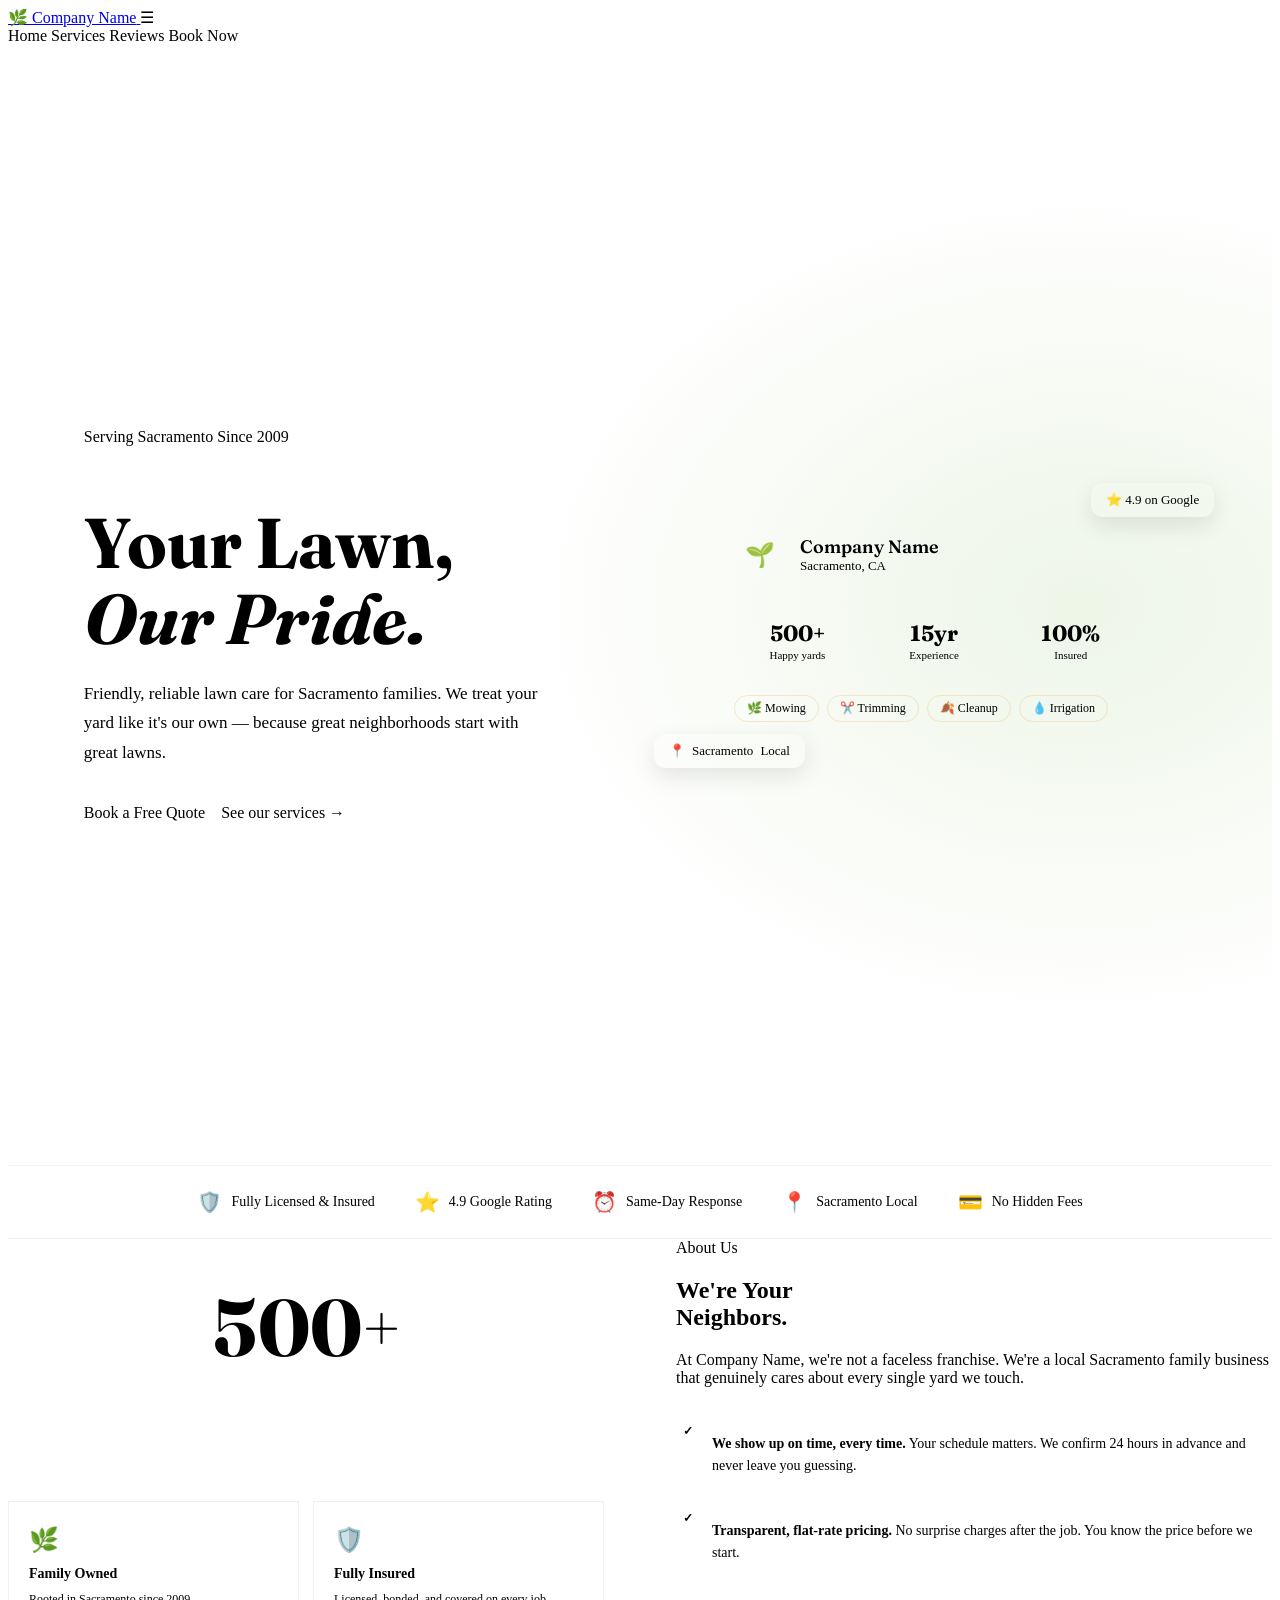
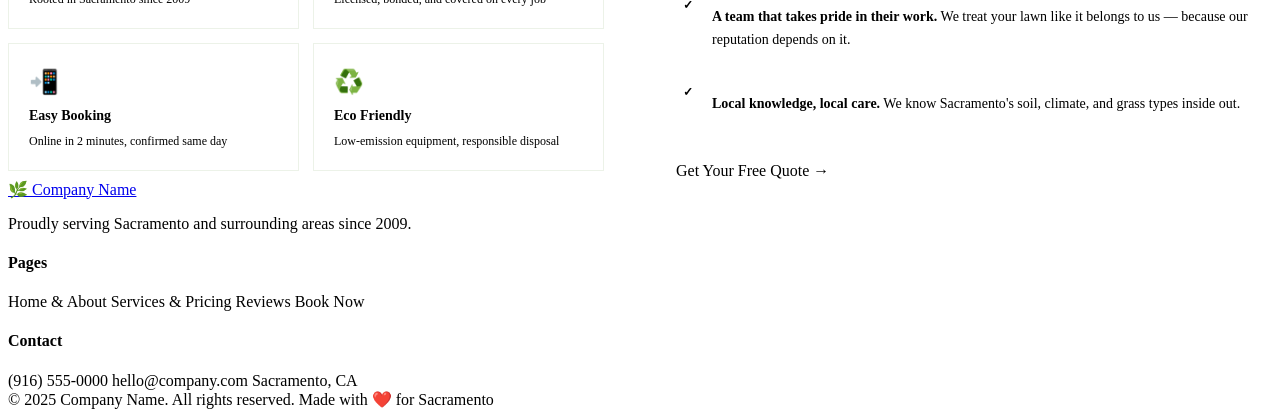
==== src/main/resources/templates/index.html @ 2bfe9666 "completeed" ====
<!DOCTYPE html>
<html lang="en" xmlns:th="http://www.thymeleaf.org">
<head>
  <meta charset="UTF-8"/>
  <meta name="viewport" content="width=device-width, initial-scale=1.0"/>
  <title th:text="${company.name} + ' – Lawn Care in ' + ${company.city}">Company Name – Lawn Care</title>
  <link rel="preconnect" href="https://fonts.googleapis.com"/>
  <link rel="preconnect" href="https://fonts.gstatic.com" crossorigin/>
  <link href="https://fonts.googleapis.com/css2?family=Fraunces:ital,wght@0,400;0,600;0,700;1,400&family=DM+Sans:wght@400;500&display=swap" rel="stylesheet"/>
  <link rel="stylesheet" th:href="@{/style.css}"/>
  <style>
    /* ── HERO ── */
    .hero {
      min-height: 100vh;
      padding: 130px 6% 90px;
      display: grid;
      grid-template-columns: 1fr 1fr;
      gap: 64px; align-items: center;
      position: relative; overflow: hidden;
    }
    .hero::before {
      content: '';
      position: absolute; inset: 0;
      background: radial-gradient(ellipse 65% 55% at 85% 50%, rgba(122,182,72,0.13) 0%, transparent 68%);
      pointer-events: none;
    }
    .hero h1 {
      font-family: 'Fraunces', serif;
      font-size: clamp(44px, 5.5vw, 72px);
      font-weight: 700; line-height: 1.08;
      color: var(--green-deep); margin-bottom: 22px;
    }
    .hero h1 em { font-style: italic; color: var(--green-mid); }
    .hero p { font-size: 17px; line-height: 1.75; color: var(--text-mid); max-width: 460px; margin-bottom: 36px; }
    .hero-actions { display: flex; gap: 16px; flex-wrap: wrap; align-items: center; }

    /* Hero card */
    .hero-visual { display: flex; justify-content: center; align-items: center; position: relative; }
    .hero-card {
      background: var(--white);
      border-radius: 24px; padding: 32px;
      box-shadow: var(--shadow-lg);
      width: 100%; max-width: 400px; position: relative;
    }
    .hero-card-header { display: flex; align-items: center; gap: 14px; margin-bottom: 24px; }
    .hero-avatar {
      width: 52px; height: 52px; border-radius: 50%;
      background: var(--green-pale);
      display: flex; align-items: center; justify-content: center; font-size: 24px;
    }
    .hero-card-name { font-family: 'Fraunces', serif; font-size: 18px; font-weight: 600; color: var(--green-deep); }
    .hero-card-sub { font-size: 13px; color: var(--text-soft); }
    .hero-stats { display: grid; grid-template-columns: 1fr 1fr 1fr; gap: 10px; margin-bottom: 20px; }
    .stat-box { background: var(--green-pale); border-radius: var(--radius-sm); padding: 14px 8px; text-align: center; }
    .stat-num { font-family: 'Fraunces', serif; font-size: 22px; font-weight: 700; color: var(--green-deep); }
    .stat-label { font-size: 11px; color: var(--text-soft); margin-top: 2px; }
    .hero-pills { display: flex; flex-wrap: wrap; gap: 8px; }
    .service-pill {
      background: var(--amber-light); color: var(--brown);
      font-size: 12px; font-weight: 500;
      padding: 5px 12px; border-radius: 100px;
      border: 1px solid rgba(232,146,10,0.2);
    }
    .floating-tag {
      position: absolute;
      background: var(--white); border-radius: 12px;
      padding: 9px 15px; font-size: 13px; font-weight: 500;
      box-shadow: 0 8px 24px rgba(0,0,0,0.1);
      display: flex; align-items: center; gap: 7px;
    }
    .floating-tag.top { top: -14px; right: -18px; color: var(--green-deep); }
    .floating-tag.bottom { bottom: -14px; left: -18px; color: var(--brown); }

    /* ── TRUST BAR ── */
    .trust-bar {
      background: var(--white);
      border-top: 1px solid rgba(74,124,36,0.08);
      border-bottom: 1px solid rgba(74,124,36,0.08);
      padding: 24px 6%;
      display: flex; gap: 40px; align-items: center; justify-content: center; flex-wrap: wrap;
    }
    .trust-item { display: flex; align-items: center; gap: 9px; font-size: 14px; font-weight: 500; color: var(--text-mid); }
    .trust-item span:first-child { font-size: 20px; }

    /* ── ABOUT ── */
    #about { background: var(--white); }
    .about-grid { display: grid; grid-template-columns: 1fr 1fr; gap: 72px; align-items: center; }
    .about-visual-stack { display: flex; flex-direction: column; gap: 16px; }
    .about-big-card {
      background: var(--green-deep);
      border-radius: 24px; padding: 40px;
      color: var(--white); text-align: center;
    }
    .about-big-num {
      font-family: 'Fraunces', serif;
      font-size: 80px; font-weight: 700;
      color: var(--green-light); line-height: 1;
      margin-bottom: 8px;
    }
    .about-big-card p { font-size: 15px; color: rgba(255,255,255,0.72); line-height: 1.6; }
    .about-mini-cards { display: grid; grid-template-columns: 1fr 1fr; gap: 14px; }
    .about-mini {
      background: var(--cream); border-radius: var(--radius);
      padding: 20px; border: 1px solid rgba(74,124,36,0.1);
      display: flex; flex-direction: column; align-items: flex-start; gap: 8px;
    }
    .about-mini .icon { font-size: 24px; }
    .about-mini strong { font-size: 14px; color: var(--green-deep); font-weight: 600; }
    .about-mini span { font-size: 12px; color: var(--text-soft); line-height: 1.5; }
    .about-text .section-sub { margin-bottom: 32px; }
    .feature-list { display: flex; flex-direction: column; gap: 14px; margin-bottom: 32px; }
    .feature-row { display: flex; gap: 12px; align-items: flex-start; }
    .feature-check {
      width: 24px; height: 24px; border-radius: 50%;
      background: var(--green-pale); flex-shrink: 0;
      display: flex; align-items: center; justify-content: center;
      font-size: 12px; color: var(--green-mid); font-weight: 700; margin-top: 1px;
    }
    .feature-row p { font-size: 14px; color: var(--text-mid); line-height: 1.6; }
    .feature-row strong { color: var(--text); }

    @media (max-width: 768px) {
      .hero { grid-template-columns: 1fr; padding-top: 108px; }
      .hero-visual { display: none; }
      .about-grid { grid-template-columns: 1fr; }
    }
  </style>
</head>
<body>

<nav>
  <a href="index.html" class="nav-logo">
    <span class="leaf">🌿</span>
    <span th:text="${company.name}">Company Name</span>
  </a>
  <span class="nav-hamburger">☰</span>
  <div class="nav-links">
      <a th:href="@{/}">Home</a>
      <a th:href="@{/services}">Services</a>
      <a th:href="@{/reviews}">Reviews</a>
      <a th:href="@{/booking}" class="nav-cta">Book Now</a>
  </div>
</nav>

<!-- HERO -->
<section class="hero" id="home">
  <div class="hero-content">
    <div class="badge">
      <span class="dot"></span>
      <span th:text="'Serving ' + ${company.city} + ' Since ' + ${company.foundedYear}">Serving Sacramento Since 2009</span>
    </div>
    <h1>Your Lawn,<br/><em>Our Pride.</em></h1>
    <p th:text="'Friendly, reliable lawn care for ' + ${company.city} + ' families. We treat your yard like it\'s our own — because great neighborhoods start with great lawns.'">
      Friendly, reliable lawn care for Sacramento families. We treat your yard like it's our own — because great neighborhoods start with great lawns.
    </p>
    <div class="hero-actions">
      <a th:href="@{/booking}" class="btn-primary">Book a Free Quote</a>
      <a th:href="@{/services}" class="btn-secondary">See our services →</a>
    </div>
  </div>

  <div class="hero-visual">
    <div class="floating-tag top">⭐ 4.9 on Google</div>
    <div class="hero-card">
      <div class="hero-card-header">
        <div class="hero-avatar">🌱</div>
        <div>
          <div class="hero-card-name" th:text="${company.name}">Company Name</div>
          <div class="hero-card-sub" th:text="${company.city} + ', CA'">Sacramento, CA</div>
        </div>
      </div>
      <div class="hero-stats">
        <div class="stat-box">
          <div class="stat-num" th:text="${company.yardsServed}">500+</div>
          <div class="stat-label">Happy yards</div>
        </div>
        <div class="stat-box">
          <div class="stat-num" th:text="${company.yearsExperience} + 'yr'">15yr</div>
          <div class="stat-label">Experience</div>
        </div>
        <div class="stat-box">
          <div class="stat-num">100%</div>
          <div class="stat-label">Insured</div>
        </div>
      </div>
      <div class="hero-pills">
        <span class="service-pill">🌿 Mowing</span>
        <span class="service-pill">✂️ Trimming</span>
        <span class="service-pill">🍂 Cleanup</span>
        <span class="service-pill">💧 Irrigation</span>
      </div>
    </div>
    <div class="floating-tag bottom">📍 <span th:text="${company.city}">Sacramento</span> Local</div>
  </div>
</section>

<!-- TRUST BAR -->
<div class="trust-bar">
  <div class="trust-item"><span>🛡️</span><span>Fully Licensed &amp; Insured</span></div>
  <div class="trust-item"><span>⭐</span><span>4.9 Google Rating</span></div>
  <div class="trust-item"><span>⏰</span><span>Same-Day Response</span></div>
  <div class="trust-item"><span>📍</span><span th:text="${company.city} + ' Local'">Sacramento Local</span></div>
  <div class="trust-item"><span>💳</span><span>No Hidden Fees</span></div>
</div>

<!-- ABOUT -->
<section id="about">
  <div class="about-grid">
    <div class="about-visual-stack fade-in">
      <div class="about-big-card">
        <div class="about-big-num" th:text="${company.yardsServed}">500+</div>
        <p th:text="${company.city} + ' families trust ' + ${company.name} + ' to keep their yards looking their best — year after year.'">
          Sacramento families trust Company Name to keep their yards looking their best — year after year.
        </p>
      </div>
      <div class="about-mini-cards">
        <div class="about-mini">
          <span class="icon">🌿</span>
          <strong>Family Owned</strong>
          <span th:text="'Rooted in ' + ${company.city} + ' since ' + ${company.foundedYear}">Rooted in Sacramento since 2009</span>
        </div>
        <div class="about-mini">
          <span class="icon">🛡️</span>
          <strong>Fully Insured</strong>
          <span>Licensed, bonded, and covered on every job</span>
        </div>
        <div class="about-mini">
          <span class="icon">📲</span>
          <strong>Easy Booking</strong>
          <span>Online in 2 minutes, confirmed same day</span>
        </div>
        <div class="about-mini">
          <span class="icon">♻️</span>
          <strong>Eco Friendly</strong>
          <span>Low-emission equipment, responsible disposal</span>
        </div>
      </div>
    </div>

    <div class="about-text fade-in">
      <div class="section-tag">About Us</div>
      <h2 class="section-title">We're Your<br/>Neighbors.</h2>
      <p class="section-sub" th:text="'At ' + ${company.name} + ', we\'re not a faceless franchise. We\'re a local ' + ${company.city} + ' family business that genuinely cares about every single yard we touch.'">
        At Company Name, we're not a faceless franchise. We're a local Sacramento family business that genuinely cares about every single yard we touch.
      </p>
      <div class="feature-list">
        <div class="feature-row">
          <div class="feature-check">✓</div>
          <p><strong>We show up on time, every time.</strong> Your schedule matters. We confirm 24 hours in advance and never leave you guessing.</p>
        </div>
        <div class="feature-row">
          <div class="feature-check">✓</div>
          <p><strong>Transparent, flat-rate pricing.</strong> No surprise charges after the job. You know the price before we start.</p>
        </div>
        <div class="feature-row">
          <div class="feature-check">✓</div>
          <p><strong>A team that takes pride in their work.</strong> We treat your lawn like it belongs to us — because our reputation depends on it.</p>
        </div>
        <div class="feature-row">
          <div class="feature-check">✓</div>
          <p><strong>Local knowledge, local care.</strong> We know <span th:text="${company.city}">Sacramento</span>'s soil, climate, and grass types inside out.</p>
        </div>
      </div>
      <a th:href="@{/booking}" class="btn-primary">Get Your Free Quote →</a>
    </div>
  </div>
</section>

<!-- FOOTER -->
<footer>
  <div class="footer-top">
    <div class="footer-brand">
      <a href="index.html" class="nav-logo">
        <span class="leaf">🌿</span>
        <span th:text="${company.name}">Company Name</span>
      </a>
      <p th:text="'Proudly serving ' + ${company.city} + ' and surrounding areas since ' + ${company.foundedYear} + '.'">
        Proudly serving Sacramento and surrounding areas since 2009.
      </p>
    </div>
    <div class="footer-col">
      <h4>Pages</h4>
        <a th:href="@{/}">Home &amp; About</a>
        <a th:href="@{/services}">Services &amp; Pricing</a>
        <a th:href="@{/reviews}">Reviews</a>
        <a th:href="@{/booking}">Book Now</a>
    </div>
    <div class="footer-col">
      <h4>Contact</h4>
      <a th:href="'tel:' + ${company.phone}" th:text="${company.phone}">(916) 555-0000</a>
      <a th:href="'mailto:' + ${company.email}" th:text="${company.email}">hello@company.com</a>
      <a th:text="${company.city} + ', CA'">Sacramento, CA</a>
    </div>
  </div>
  <div class="footer-bottom">
    <span th:text="'© 2025 ' + ${company.name} + '. All rights reserved.'">© 2025 Company Name. All rights reserved.</span>
    <span th:text="'Made with ❤️ for ' + ${company.city}">Made with ❤️ for Sacramento</span>
  </div>
</footer>

<script th:src="@{/main.js}"></script>
</body>
</html>
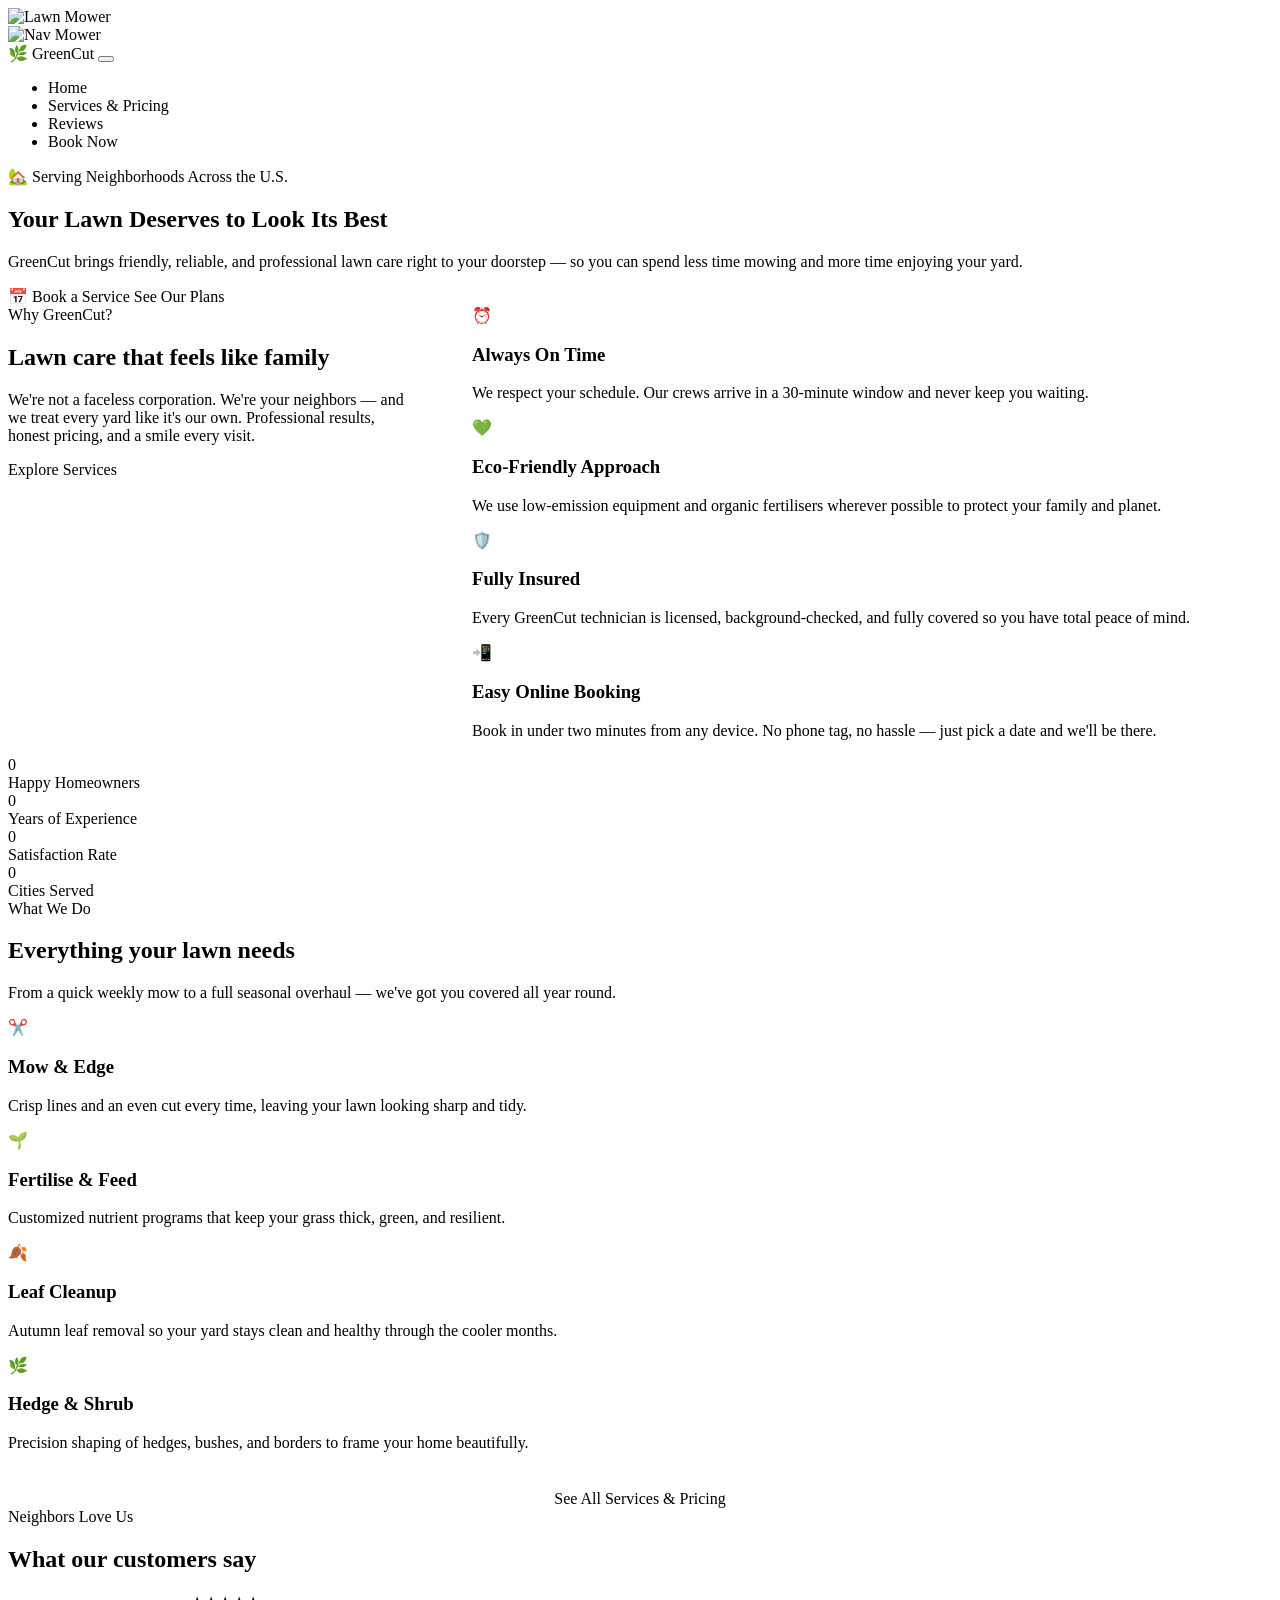
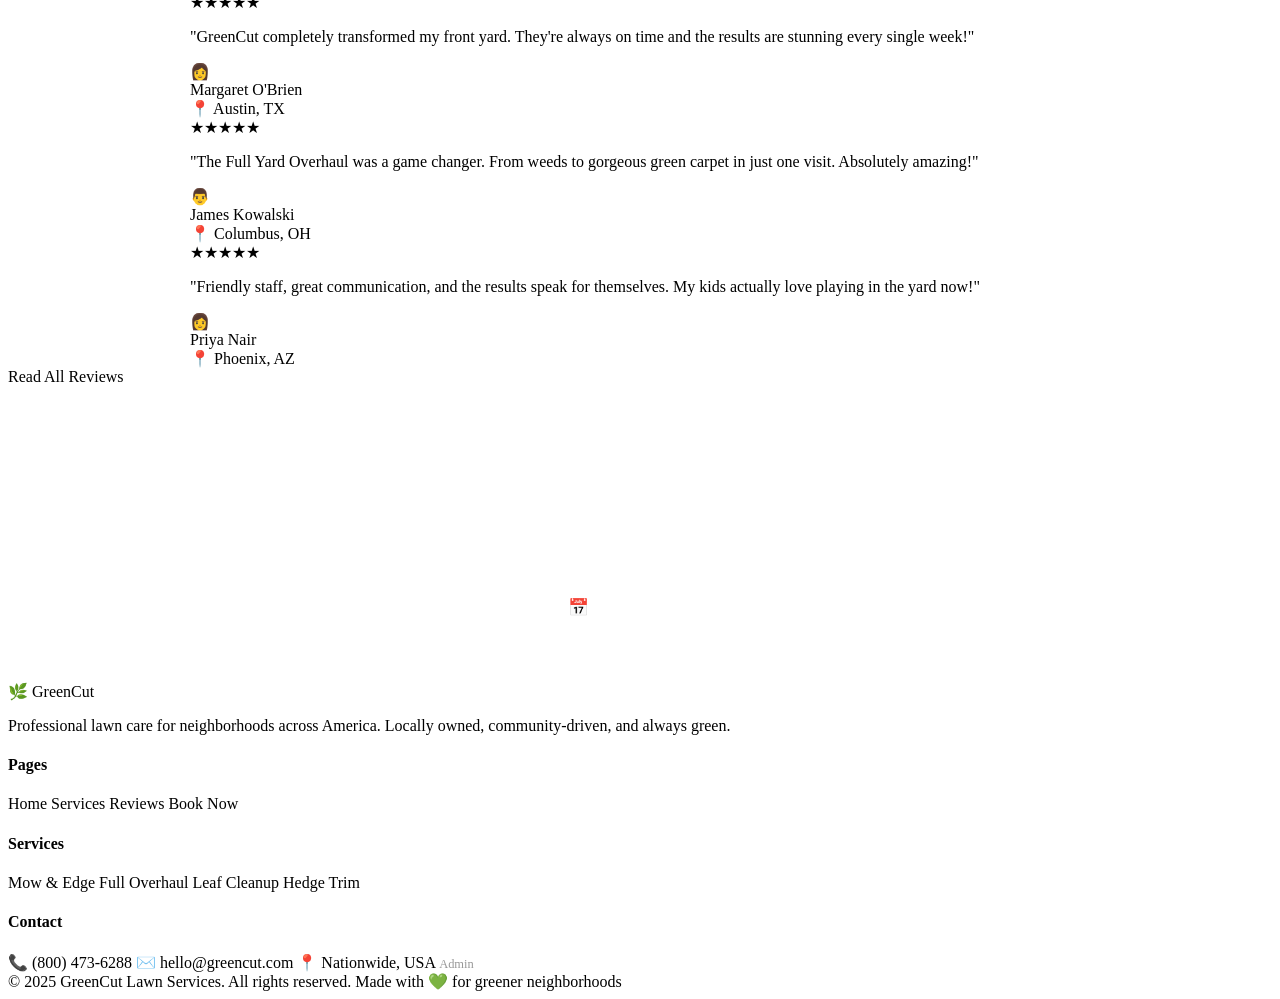
==== commit d7c6adc4: "new frontend with the lawn mover scroller" ====
--- a/src/main/resources/templates/index.html
+++ b/src/main/resources/templates/index.html
@@ -4,297 +4,223 @@
   <meta charset="UTF-8"/>
   <meta name="viewport" content="width=device-width, initial-scale=1.0"/>
   <title th:text="${company.name} + ' – Lawn Care in ' + ${company.city}">Company Name – Lawn Care</title>
-  <link rel="preconnect" href="https://fonts.googleapis.com"/>
-  <link rel="preconnect" href="https://fonts.gstatic.com" crossorigin/>
-  <link href="https://fonts.googleapis.com/css2?family=Fraunces:ital,wght@0,400;0,600;0,700;1,400&family=DM+Sans:wght@400;500&display=swap" rel="stylesheet"/>
   <link rel="stylesheet" th:href="@{/style.css}"/>
-  <style>
-    /* ── HERO ── */
-    .hero {
-      min-height: 100vh;
-      padding: 130px 6% 90px;
-      display: grid;
-      grid-template-columns: 1fr 1fr;
-      gap: 64px; align-items: center;
-      position: relative; overflow: hidden;
-    }
-    .hero::before {
-      content: '';
-      position: absolute; inset: 0;
-      background: radial-gradient(ellipse 65% 55% at 85% 50%, rgba(122,182,72,0.13) 0%, transparent 68%);
-      pointer-events: none;
-    }
-    .hero h1 {
-      font-family: 'Fraunces', serif;
-      font-size: clamp(44px, 5.5vw, 72px);
-      font-weight: 700; line-height: 1.08;
-      color: var(--green-deep); margin-bottom: 22px;
-    }
-    .hero h1 em { font-style: italic; color: var(--green-mid); }
-    .hero p { font-size: 17px; line-height: 1.75; color: var(--text-mid); max-width: 460px; margin-bottom: 36px; }
-    .hero-actions { display: flex; gap: 16px; flex-wrap: wrap; align-items: center; }
-
-    /* Hero card */
-    .hero-visual { display: flex; justify-content: center; align-items: center; position: relative; }
-    .hero-card {
-      background: var(--white);
-      border-radius: 24px; padding: 32px;
-      box-shadow: var(--shadow-lg);
-      width: 100%; max-width: 400px; position: relative;
-    }
-    .hero-card-header { display: flex; align-items: center; gap: 14px; margin-bottom: 24px; }
-    .hero-avatar {
-      width: 52px; height: 52px; border-radius: 50%;
-      background: var(--green-pale);
-      display: flex; align-items: center; justify-content: center; font-size: 24px;
-    }
-    .hero-card-name { font-family: 'Fraunces', serif; font-size: 18px; font-weight: 600; color: var(--green-deep); }
-    .hero-card-sub { font-size: 13px; color: var(--text-soft); }
-    .hero-stats { display: grid; grid-template-columns: 1fr 1fr 1fr; gap: 10px; margin-bottom: 20px; }
-    .stat-box { background: var(--green-pale); border-radius: var(--radius-sm); padding: 14px 8px; text-align: center; }
-    .stat-num { font-family: 'Fraunces', serif; font-size: 22px; font-weight: 700; color: var(--green-deep); }
-    .stat-label { font-size: 11px; color: var(--text-soft); margin-top: 2px; }
-    .hero-pills { display: flex; flex-wrap: wrap; gap: 8px; }
-    .service-pill {
-      background: var(--amber-light); color: var(--brown);
-      font-size: 12px; font-weight: 500;
-      padding: 5px 12px; border-radius: 100px;
-      border: 1px solid rgba(232,146,10,0.2);
-    }
-    .floating-tag {
-      position: absolute;
-      background: var(--white); border-radius: 12px;
-      padding: 9px 15px; font-size: 13px; font-weight: 500;
-      box-shadow: 0 8px 24px rgba(0,0,0,0.1);
-      display: flex; align-items: center; gap: 7px;
-    }
-    .floating-tag.top { top: -14px; right: -18px; color: var(--green-deep); }
-    .floating-tag.bottom { bottom: -14px; left: -18px; color: var(--brown); }
-
-    /* ── TRUST BAR ── */
-    .trust-bar {
-      background: var(--white);
-      border-top: 1px solid rgba(74,124,36,0.08);
-      border-bottom: 1px solid rgba(74,124,36,0.08);
-      padding: 24px 6%;
-      display: flex; gap: 40px; align-items: center; justify-content: center; flex-wrap: wrap;
-    }
-    .trust-item { display: flex; align-items: center; gap: 9px; font-size: 14px; font-weight: 500; color: var(--text-mid); }
-    .trust-item span:first-child { font-size: 20px; }
-
-    /* ── ABOUT ── */
-    #about { background: var(--white); }
-    .about-grid { display: grid; grid-template-columns: 1fr 1fr; gap: 72px; align-items: center; }
-    .about-visual-stack { display: flex; flex-direction: column; gap: 16px; }
-    .about-big-card {
-      background: var(--green-deep);
-      border-radius: 24px; padding: 40px;
-      color: var(--white); text-align: center;
-    }
-    .about-big-num {
-      font-family: 'Fraunces', serif;
-      font-size: 80px; font-weight: 700;
-      color: var(--green-light); line-height: 1;
-      margin-bottom: 8px;
-    }
-    .about-big-card p { font-size: 15px; color: rgba(255,255,255,0.72); line-height: 1.6; }
-    .about-mini-cards { display: grid; grid-template-columns: 1fr 1fr; gap: 14px; }
-    .about-mini {
-      background: var(--cream); border-radius: var(--radius);
-      padding: 20px; border: 1px solid rgba(74,124,36,0.1);
-      display: flex; flex-direction: column; align-items: flex-start; gap: 8px;
-    }
-    .about-mini .icon { font-size: 24px; }
-    .about-mini strong { font-size: 14px; color: var(--green-deep); font-weight: 600; }
-    .about-mini span { font-size: 12px; color: var(--text-soft); line-height: 1.5; }
-    .about-text .section-sub { margin-bottom: 32px; }
-    .feature-list { display: flex; flex-direction: column; gap: 14px; margin-bottom: 32px; }
-    .feature-row { display: flex; gap: 12px; align-items: flex-start; }
-    .feature-check {
-      width: 24px; height: 24px; border-radius: 50%;
-      background: var(--green-pale); flex-shrink: 0;
-      display: flex; align-items: center; justify-content: center;
-      font-size: 12px; color: var(--green-mid); font-weight: 700; margin-top: 1px;
-    }
-    .feature-row p { font-size: 14px; color: var(--text-mid); line-height: 1.6; }
-    .feature-row strong { color: var(--text); }
-
-    @media (max-width: 768px) {
-      .hero { grid-template-columns: 1fr; padding-top: 108px; }
-      .hero-visual { display: none; }
-      .about-grid { grid-template-columns: 1fr; }
-    }
-  </style>
 </head>
 <body>
 
-<nav>
-  <a href="index.html" class="nav-logo">
-    <span class="leaf">🌿</span>
-    <span th:text="${company.name}">Company Name</span>
-  </a>
-  <span class="nav-hamburger">☰</span>
-  <div class="nav-links">
+<!-- TOAST -->
+<div id="gc-toast" class="toast"></div>
+
+<!-- SIDEBAR MOWER -->
+<div id="sidebar-mower">
+  <img th:src="@{/lawnmover.png}" alt="Lawn Mower">
+  <div id="mower-trail"></div>
+</div>
+
+<!-- NAVBAR -->
+<nav id="navbar">
+  <div id="nav-cut-overlay"></div>
+  <img id="nav-mower" th:src="@{/lawnmover.png}" alt="Nav Mower">
+
+  <div class="nav-inner">
+    <a class="nav-logo" th:href="@{/}">
+      <span class="logo-leaf">🌿</span> <span th:text="${company.name}">GreenCut</span>
+    </a>
+    <button class="hamburger" aria-label="Menu">
+      <span></span><span></span><span></span>
+    </button>
+    <ul class="nav-links">
+      <li><a th:href="@{/}" class="active">Home</a></li>
+      <li><a th:href="@{/services}">Services & Pricing</a></li>
+      <li><a th:href="@{/reviews}">Reviews</a></li>
+      <li><a th:href="@{/booking}" class="nav-cta">Book Now</a></li>
+    </ul>
+  </div>
+</nav>
+
+<!-- HERO -->
+<section class="hero">
+  <div class="hero-content">
+    <span class="hero-eyebrow" th:text="'🏡 Serving ' + ${company.city} + ' Since ' + ${company.foundedYear}">🏡 Serving Neighborhoods Across the U.S.</span>
+    <h1>Your Lawn Deserves to Look Its Best</h1>
+    <p th:text="${company.name} + ' brings friendly, reliable, and professional lawn care right to your doorstep — so you can spend less time mowing and more time enjoying your yard.'">
+      GreenCut brings friendly, reliable, and professional lawn care right to your doorstep — so you can spend less time mowing and more time enjoying your yard.
+    </p>
+    <div class="hero-btns">
+      <a th:href="@{/booking}" class="btn btn-primary">📅 Book a Service</a>
+      <a th:href="@{/services}" class="btn btn-outline">See Our Plans</a>
+    </div>
+  </div>
+</section>
+
+<!-- WHY GREENCUT -->
+<div class="section">
+  <div style="display:flex;align-items:flex-start;gap:64px;flex-wrap:wrap">
+    <div style="flex:1;min-width:280px">
+      <span class="section-tag" th:text="'Why ' + ${company.name} + '?'">Why GreenCut?</span>
+      <h2 class="section-heading">Lawn care that feels like family</h2>
+      <p class="section-sub">We're not a faceless corporation. We're your neighbors — and we treat every yard like it's our own. Professional results, honest pricing, and a smile every visit.</p>
+      <a th:href="@{/services}" class="btn btn-green" style="margin-top:28px">Explore Services</a>
+    </div>
+    <div class="card-grid" style="flex:2;min-width:280px;margin-top:0">
+      <div class="card">
+        <div class="card-icon">⏰</div>
+        <h3>Always On Time</h3>
+        <p>We respect your schedule. Our crews arrive in a 30-minute window and never keep you waiting.</p>
+      </div>
+      <div class="card">
+        <div class="card-icon">💚</div>
+        <h3>Eco-Friendly Approach</h3>
+        <p>We use low-emission equipment and organic fertilisers wherever possible to protect your family and planet.</p>
+      </div>
+      <div class="card">
+        <div class="card-icon">🛡️</div>
+        <h3>Fully Insured</h3>
+        <p>Every <span th:text="${company.name}">GreenCut</span> technician is licensed, background-checked, and fully covered so you have total peace of mind.</p>
+      </div>
+      <div class="card">
+        <div class="card-icon">📲</div>
+        <h3>Easy Online Booking</h3>
+        <p>Book in under two minutes from any device. No phone tag, no hassle — just pick a date and we'll be there.</p>
+      </div>
+    </div>
+  </div>
+</div>
+
+<div class="stripe-divider"></div>
+
+<!-- STATS STRIP -->
+<div class="stats-strip">
+  <div class="stats-inner">
+    <div class="stat-item">
+      <div class="stat-num count-up" th:attr="data-target=${company.yardsServed}" data-suffix="+">0</div>
+      <div class="stat-label">Happy Homeowners</div>
+    </div>
+    <div class="stat-item">
+      <div class="stat-num count-up" th:attr="data-target=${company.yearsExperience}" data-suffix=" yrs">0</div>
+      <div class="stat-label">Years of Experience</div>
+    </div>
+    <div class="stat-item">
+      <div class="stat-num count-up" data-target="98" data-suffix="%">0</div>
+      <div class="stat-label">Satisfaction Rate</div>
+    </div>
+    <div class="stat-item">
+      <div class="stat-num count-up" data-target="32" data-suffix="">0</div>
+      <div class="stat-label">Cities Served</div>
+    </div>
+  </div>
+</div>
+
+<!-- OUR SERVICES PREVIEW -->
+<div class="bg-pale">
+  <div class="section">
+    <div class="centered">
+      <span class="section-tag">What We Do</span>
+      <h2 class="section-heading">Everything your lawn needs</h2>
+      <p class="section-sub">From a quick weekly mow to a full seasonal overhaul — we've got you covered all year round.</p>
+    </div>
+    <div class="card-grid">
+      <div class="card">
+        <div class="card-icon">✂️</div>
+        <h3>Mow & Edge</h3>
+        <p>Crisp lines and an even cut every time, leaving your lawn looking sharp and tidy.</p>
+      </div>
+      <div class="card">
+        <div class="card-icon">🌱</div>
+        <h3>Fertilise & Feed</h3>
+        <p>Customized nutrient programs that keep your grass thick, green, and resilient.</p>
+      </div>
+      <div class="card">
+        <div class="card-icon">🍂</div>
+        <h3>Leaf Cleanup</h3>
+        <p>Autumn leaf removal so your yard stays clean and healthy through the cooler months.</p>
+      </div>
+      <div class="card">
+        <div class="card-icon">🌿</div>
+        <h3>Hedge & Shrub</h3>
+        <p>Precision shaping of hedges, bushes, and borders to frame your home beautifully.</p>
+      </div>
+    </div>
+    <div style="text-align:center;margin-top:38px">
+      <a th:href="@{/services}" class="btn btn-green">See All Services & Pricing</a>
+    </div>
+  </div>
+</div>
+
+<!-- TESTIMONIAL SNIPPET -->
+<div class="section centered">
+  <span class="section-tag">Neighbors Love Us</span>
+  <h2 class="section-heading">What our customers say</h2>
+  <div class="reviews-grid" style="max-width:900px;margin:0 auto">
+    <div class="review-card">
+      <div class="stars">★★★★★</div>
+      <p class="review-text" th:text="'&quot;' + ${company.name} + ' completely transformed my front yard. They are always on time and the results are stunning every single week!&quot;'">"GreenCut completely transformed my front yard. They're always on time and the results are stunning every single week!"</p>
+      <div class="reviewer">
+        <div class="reviewer-avatar">👩</div>
+        <div class="reviewer-info"><div class="name">Margaret O'Brien</div><div class="location">📍 Austin, TX</div></div>
+      </div>
+    </div>
+    <div class="review-card">
+      <div class="stars">★★★★★</div>
+      <p class="review-text">"The Full Yard Overhaul was a game changer. From weeds to gorgeous green carpet in just one visit. Absolutely amazing!"</p>
+      <div class="reviewer">
+        <div class="reviewer-avatar">👨</div>
+        <div class="reviewer-info"><div class="name">James Kowalski</div><div class="location">📍 Columbus, OH</div></div>
+      </div>
+    </div>
+    <div class="review-card">
+      <div class="stars">★★★★★</div>
+      <p class="review-text">"Friendly staff, great communication, and the results speak for themselves. My kids actually love playing in the yard now!"</p>
+      <div class="reviewer">
+        <div class="reviewer-avatar">👩</div>
+        <div class="reviewer-info"><div class="name">Priya Nair</div><div class="location">📍 Phoenix, AZ</div></div>
+      </div>
+    </div>
+  </div>
+  <a th:href="@{/reviews}" class="btn btn-green" style="margin-top:36px">Read All Reviews</a>
+</div>
+
+<!-- CTA BANNER -->
+<div style="background:linear-gradient(135deg,var(--green-dark),var(--green-main));color:#fff;padding:64px 28px;text-align:center">
+  <h2 style="font-size:clamp(1.6rem,3.5vw,2.5rem);margin-bottom:14px">Ready for a greener yard?</h2>
+  <p style="opacity:.85;font-size:1.05rem;margin-bottom:30px">Book your first service today and get a free lawn health assessment with every visit.</p>
+  <a th:href="@{/booking}" class="btn btn-primary" style="font-size:1.05rem;padding:15px 38px">📅 Book My Service</a>
+</div>
+
+<!-- FOOTER -->
+<footer>
+  <div class="footer-inner">
+    <div class="footer-brand">
+      <div class="logo">🌿 <span th:text="${company.name}">GreenCut</span></div>
+      <p th:text="'Professional lawn care for ' + ${company.city} + ' and surrounding areas. Locally owned, community-driven, and always green.'">
+        Professional lawn care for neighborhoods across America. Locally owned, community-driven, and always green.
+      </p>
+    </div>
+    <div class="footer-col">
+      <h4>Pages</h4>
       <a th:href="@{/}">Home</a>
       <a th:href="@{/services}">Services</a>
       <a th:href="@{/reviews}">Reviews</a>
-      <a th:href="@{/booking}" class="nav-cta">Book Now</a>
-  </div>
-</nav>
-
-<!-- HERO -->
-<section class="hero" id="home">
-  <div class="hero-content">
-    <div class="badge">
-      <span class="dot"></span>
-      <span th:text="'Serving ' + ${company.city} + ' Since ' + ${company.foundedYear}">Serving Sacramento Since 2009</span>
-    </div>
-    <h1>Your Lawn,<br/><em>Our Pride.</em></h1>
-    <p th:text="'Friendly, reliable lawn care for ' + ${company.city} + ' families. We treat your yard like it\'s our own — because great neighborhoods start with great lawns.'">
-      Friendly, reliable lawn care for Sacramento families. We treat your yard like it's our own — because great neighborhoods start with great lawns.
-    </p>
-    <div class="hero-actions">
-      <a th:href="@{/booking}" class="btn-primary">Book a Free Quote</a>
-      <a th:href="@{/services}" class="btn-secondary">See our services →</a>
-    </div>
-  </div>
-
-  <div class="hero-visual">
-    <div class="floating-tag top">⭐ 4.9 on Google</div>
-    <div class="hero-card">
-      <div class="hero-card-header">
-        <div class="hero-avatar">🌱</div>
-        <div>
-          <div class="hero-card-name" th:text="${company.name}">Company Name</div>
-          <div class="hero-card-sub" th:text="${company.city} + ', CA'">Sacramento, CA</div>
-        </div>
-      </div>
-      <div class="hero-stats">
-        <div class="stat-box">
-          <div class="stat-num" th:text="${company.yardsServed}">500+</div>
-          <div class="stat-label">Happy yards</div>
-        </div>
-        <div class="stat-box">
-          <div class="stat-num" th:text="${company.yearsExperience} + 'yr'">15yr</div>
-          <div class="stat-label">Experience</div>
-        </div>
-        <div class="stat-box">
-          <div class="stat-num">100%</div>
-          <div class="stat-label">Insured</div>
-        </div>
-      </div>
-      <div class="hero-pills">
-        <span class="service-pill">🌿 Mowing</span>
-        <span class="service-pill">✂️ Trimming</span>
-        <span class="service-pill">🍂 Cleanup</span>
-        <span class="service-pill">💧 Irrigation</span>
-      </div>
-    </div>
-    <div class="floating-tag bottom">📍 <span th:text="${company.city}">Sacramento</span> Local</div>
-  </div>
-</section>
-
-<!-- TRUST BAR -->
-<div class="trust-bar">
-  <div class="trust-item"><span>🛡️</span><span>Fully Licensed &amp; Insured</span></div>
-  <div class="trust-item"><span>⭐</span><span>4.9 Google Rating</span></div>
-  <div class="trust-item"><span>⏰</span><span>Same-Day Response</span></div>
-  <div class="trust-item"><span>📍</span><span th:text="${company.city} + ' Local'">Sacramento Local</span></div>
-  <div class="trust-item"><span>💳</span><span>No Hidden Fees</span></div>
-</div>
-
-<!-- ABOUT -->
-<section id="about">
-  <div class="about-grid">
-    <div class="about-visual-stack fade-in">
-      <div class="about-big-card">
-        <div class="about-big-num" th:text="${company.yardsServed}">500+</div>
-        <p th:text="${company.city} + ' families trust ' + ${company.name} + ' to keep their yards looking their best — year after year.'">
-          Sacramento families trust Company Name to keep their yards looking their best — year after year.
-        </p>
-      </div>
-      <div class="about-mini-cards">
-        <div class="about-mini">
-          <span class="icon">🌿</span>
-          <strong>Family Owned</strong>
-          <span th:text="'Rooted in ' + ${company.city} + ' since ' + ${company.foundedYear}">Rooted in Sacramento since 2009</span>
-        </div>
-        <div class="about-mini">
-          <span class="icon">🛡️</span>
-          <strong>Fully Insured</strong>
-          <span>Licensed, bonded, and covered on every job</span>
-        </div>
-        <div class="about-mini">
-          <span class="icon">📲</span>
-          <strong>Easy Booking</strong>
-          <span>Online in 2 minutes, confirmed same day</span>
-        </div>
-        <div class="about-mini">
-          <span class="icon">♻️</span>
-          <strong>Eco Friendly</strong>
-          <span>Low-emission equipment, responsible disposal</span>
-        </div>
-      </div>
-    </div>
-
-    <div class="about-text fade-in">
-      <div class="section-tag">About Us</div>
-      <h2 class="section-title">We're Your<br/>Neighbors.</h2>
-      <p class="section-sub" th:text="'At ' + ${company.name} + ', we\'re not a faceless franchise. We\'re a local ' + ${company.city} + ' family business that genuinely cares about every single yard we touch.'">
-        At Company Name, we're not a faceless franchise. We're a local Sacramento family business that genuinely cares about every single yard we touch.
-      </p>
-      <div class="feature-list">
-        <div class="feature-row">
-          <div class="feature-check">✓</div>
-          <p><strong>We show up on time, every time.</strong> Your schedule matters. We confirm 24 hours in advance and never leave you guessing.</p>
-        </div>
-        <div class="feature-row">
-          <div class="feature-check">✓</div>
-          <p><strong>Transparent, flat-rate pricing.</strong> No surprise charges after the job. You know the price before we start.</p>
-        </div>
-        <div class="feature-row">
-          <div class="feature-check">✓</div>
-          <p><strong>A team that takes pride in their work.</strong> We treat your lawn like it belongs to us — because our reputation depends on it.</p>
-        </div>
-        <div class="feature-row">
-          <div class="feature-check">✓</div>
-          <p><strong>Local knowledge, local care.</strong> We know <span th:text="${company.city}">Sacramento</span>'s soil, climate, and grass types inside out.</p>
-        </div>
-      </div>
-      <a th:href="@{/booking}" class="btn-primary">Get Your Free Quote →</a>
-    </div>
-  </div>
-</section>
-
-<!-- FOOTER -->
-<footer>
-  <div class="footer-top">
-    <div class="footer-brand">
-      <a href="index.html" class="nav-logo">
-        <span class="leaf">🌿</span>
-        <span th:text="${company.name}">Company Name</span>
-      </a>
-      <p th:text="'Proudly serving ' + ${company.city} + ' and surrounding areas since ' + ${company.foundedYear} + '.'">
-        Proudly serving Sacramento and surrounding areas since 2009.
-      </p>
+      <a th:href="@{/booking}">Book Now</a>
     </div>
     <div class="footer-col">
-      <h4>Pages</h4>
-        <a th:href="@{/}">Home &amp; About</a>
-        <a th:href="@{/services}">Services &amp; Pricing</a>
-        <a th:href="@{/reviews}">Reviews</a>
-        <a th:href="@{/booking}">Book Now</a>
+      <h4>Services</h4>
+      <a th:href="@{/services}">Mow & Edge</a>
+      <a th:href="@{/services}">Full Overhaul</a>
+      <a th:href="@{/services}">Leaf Cleanup</a>
+      <a th:href="@{/services}">Hedge Trim</a>
     </div>
     <div class="footer-col">
       <h4>Contact</h4>
-      <a th:href="'tel:' + ${company.phone}" th:text="${company.phone}">(916) 555-0000</a>
-      <a th:href="'mailto:' + ${company.email}" th:text="${company.email}">hello@company.com</a>
-      <a th:text="${company.city} + ', CA'">Sacramento, CA</a>
+      <a th:href="'tel:' + ${company.phone}" th:text="'📞 ' + ${company.phone}">📞 (800) 473-6288</a>
+      <a th:href="'mailto:' + ${company.email}" th:text="'✉️ ' + ${company.email}">✉️ hello@greencut.com</a>
+      <a th:text="'📍 ' + ${company.city}">📍 Nationwide, USA</a>
+      <a th:href="@{/admin}" style="opacity:.4;font-size:.78rem;margin-top:10px">Admin</a>
     </div>
   </div>
   <div class="footer-bottom">
-    <span th:text="'© 2025 ' + ${company.name} + '. All rights reserved.'">© 2025 Company Name. All rights reserved.</span>
-    <span th:text="'Made with ❤️ for ' + ${company.city}">Made with ❤️ for Sacramento</span>
+    <span th:text="'© 2025 ' + ${company.name} + '. All rights reserved.'">© 2025 GreenCut Lawn Services. All rights reserved.</span>
+    <span th:text="'Made with 💚 for ' + ${company.city}">Made with 💚 for greener neighborhoods</span>
   </div>
 </footer>
 
